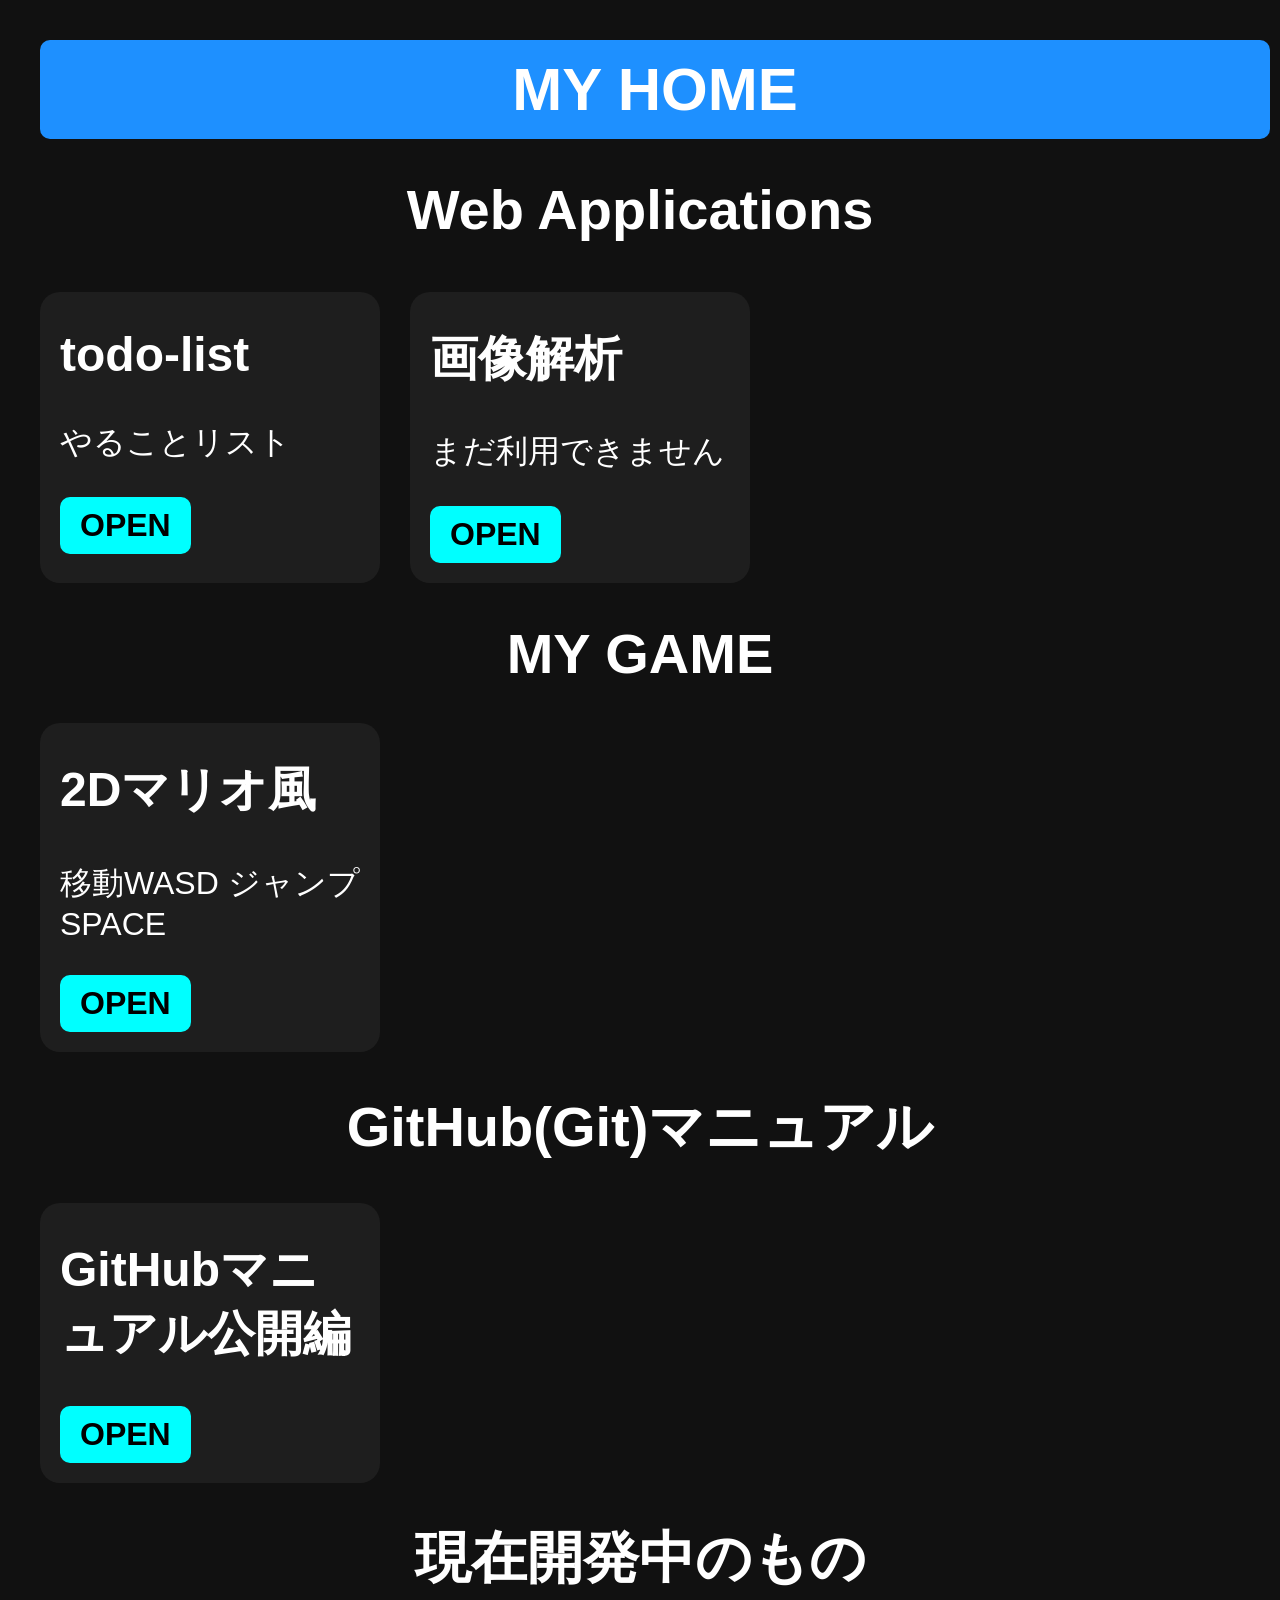
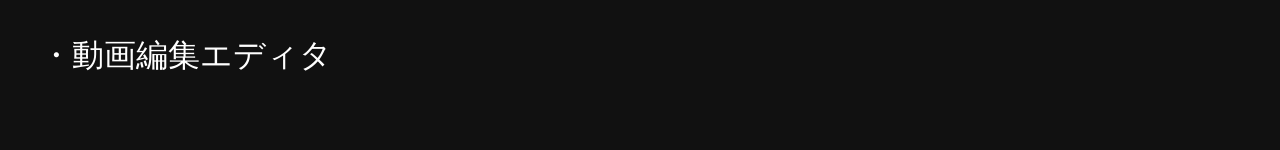
==== index.html @ 9efadf30 "実装予定のものを変更" ====
<!DOCTYPE html>
<html lang="ja">
  <head>
    <meta charset="utf-8">
    <style>
      body {
	  background: #111;
	  color: white;
	  font-family: sans-serif;
	  font-size: 32px;

	  margin: 0;
	  padding: 40px;
      }
      
      h1 {
	  text-align: center;
	  font-size: 56px;
      }
      
      .message {
          background-color: #1e90ff;
          color: white;

          padding: 15px;
          width: 100%;
	  font-size: 60px;
	  font-weight: bold;

	  text-align: center;

          border-radius: 10px;
      }

      .apps {
	  display: flex;
	  gap: 30px;
	  
	  justify-content: flex-start;
	  flex-wrap: nowrap;

	  margin-top: 50px;
      }

      .card {
	  background: #1e1e1e;

	  width: 300px;
	  padding: 20px;

	  border-radius: 20px;

	  transition: 0.3s;
      }

      .card:hover {
	  transform: scale(1.05);
      }

      .card h2 {
	  margin-top: 15px;
      }

      .button {
	  display: inline-block;

	  background: cyan;
	  color: black;

	  padding: 10px 20px;

	  border-radius: 10px;

	  text-decoration: none;

	  font-weight: bold;
      }

      .button:hover {
	  background: white;
      }
    </style>

    <title>My homepage</title>
  </head>

  <body>
    <div class="message">
      MY HOME
    </div>
    
    <p>
      <h1> Web Applications </h1>
    </p>

    <div class="apps">
      <div class="card">

	<h2> todo-list </h2>

	<p>
	  やることリスト
	</p>

	<a class="button" href="https://todo-list-zrf6.onrender.com">
	  OPEN
	</a>
      </div>

      <div class="card">
	<h2>画像解析</h2>
	<p>
	  まだ利用できません
	</p>
	<a class="button" href="">
	  OPEN
	</a>
      </div>
    </div>

    <h1> MY GAME </h1>
    <p>
      <div class="card">
	<h2> 2Dマリオ風 </h2>
	<p>
	  移動WASD ジャンプSPACE
	</p>
	<a class="button" href="./2Dmario/index.html">
	  OPEN
	</a>
      </div>
    </p>
    
    
    <h1> GitHub(Git)マニュアル </h1>
    
    <p>
      <div class="card">
	<h2> GitHubマニュアル公開編 </h2>
	<a class="button" href="./gitm.html">
	  OPEN
	</a>
      </div>
    </p>
    
    <h1> 現在開発中のもの </h1>
    <p>
      ・動画編集エディタ <br>
    </p>

    <a href=""></a>
    
    
  </body>
</html>
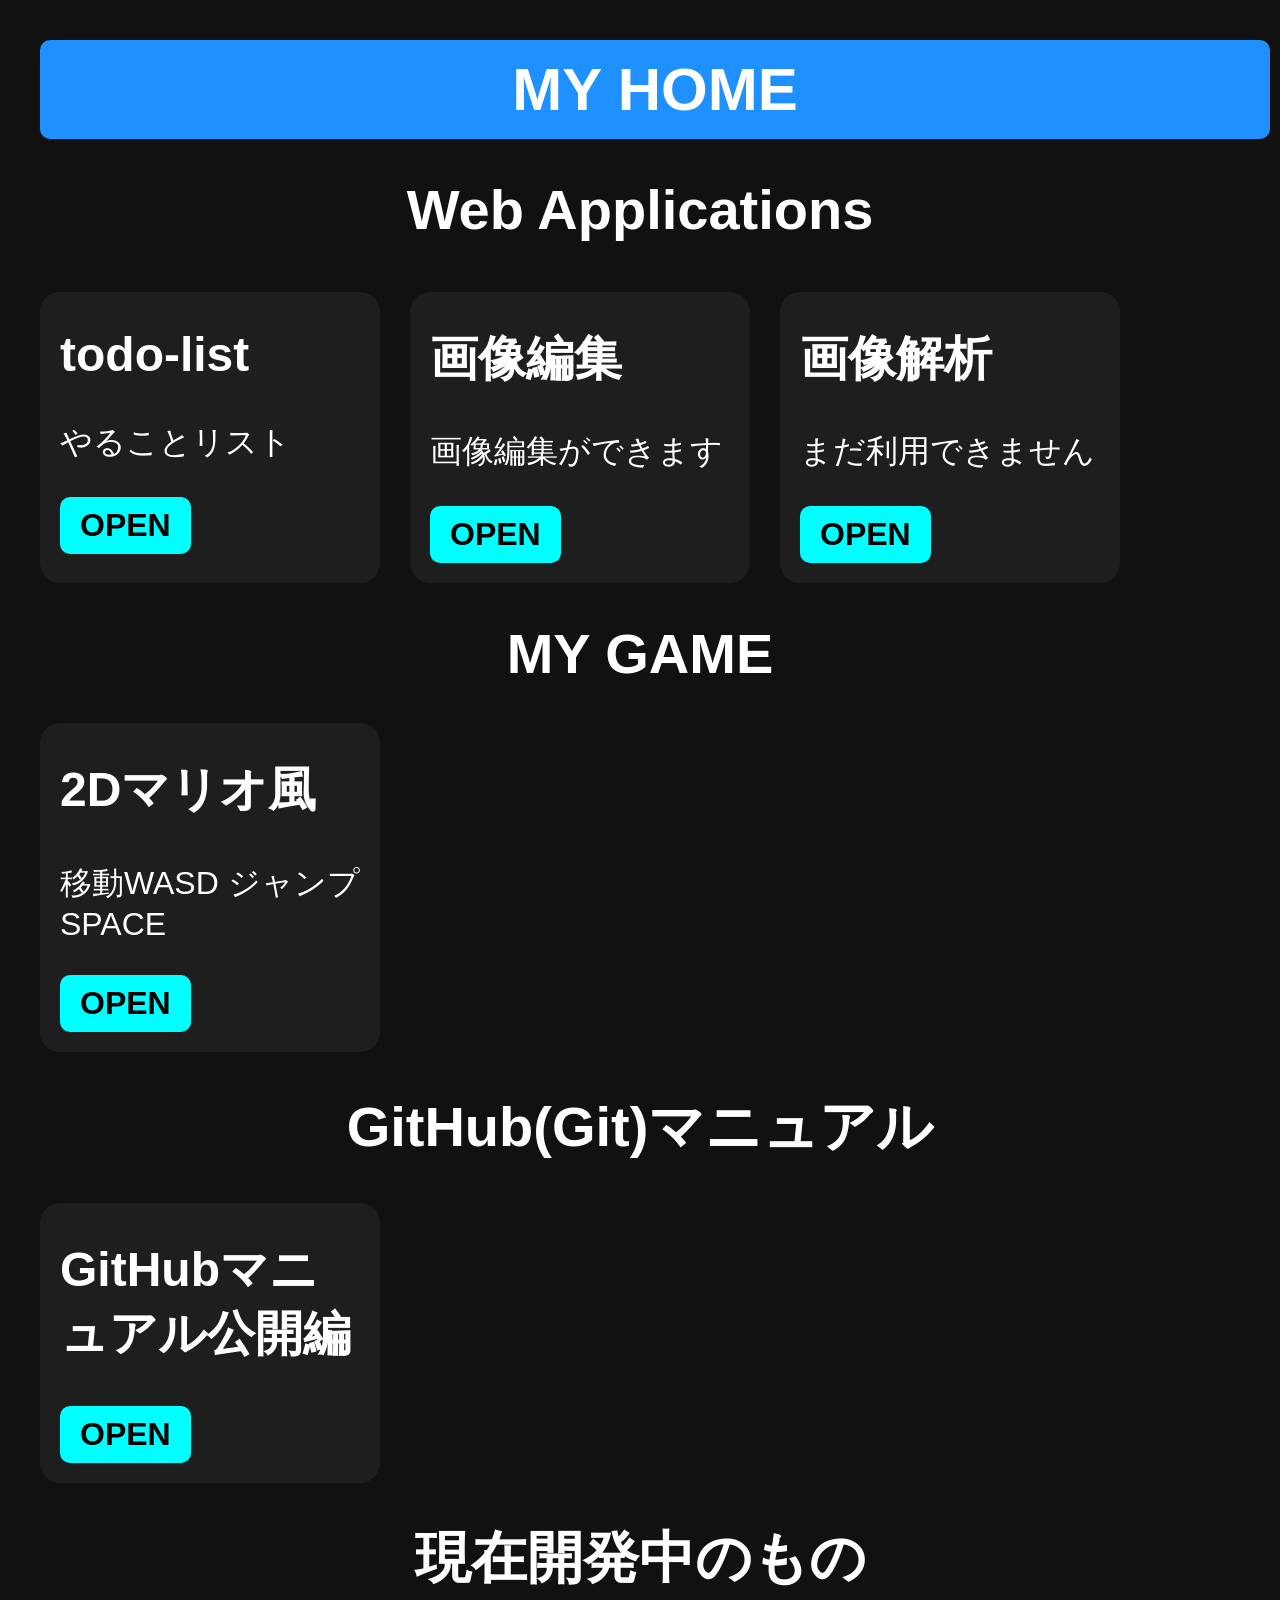
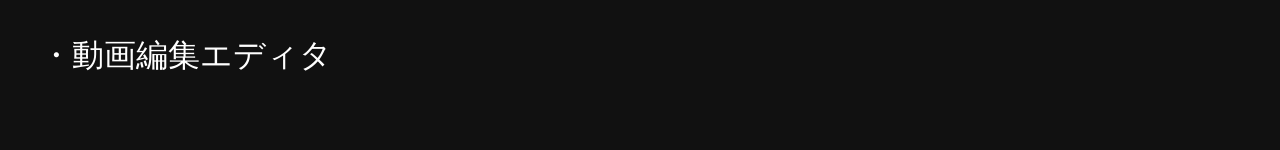
==== commit d0fe3664: "画像編集エディタの追加" ====
--- a/index.html
+++ b/index.html
@@ -108,6 +108,16 @@
       </div>
 
       <div class="card">
+	<h2>画像編集</h2>
+	<p>
+	  画像編集ができます
+	</p>
+	<a class="button" href="./image-editor.html">
+	  OPEN
+	</a>
+      </div>
+
+      <div class="card">
 	<h2>画像解析</h2>
 	<p>
 	  まだ利用できません
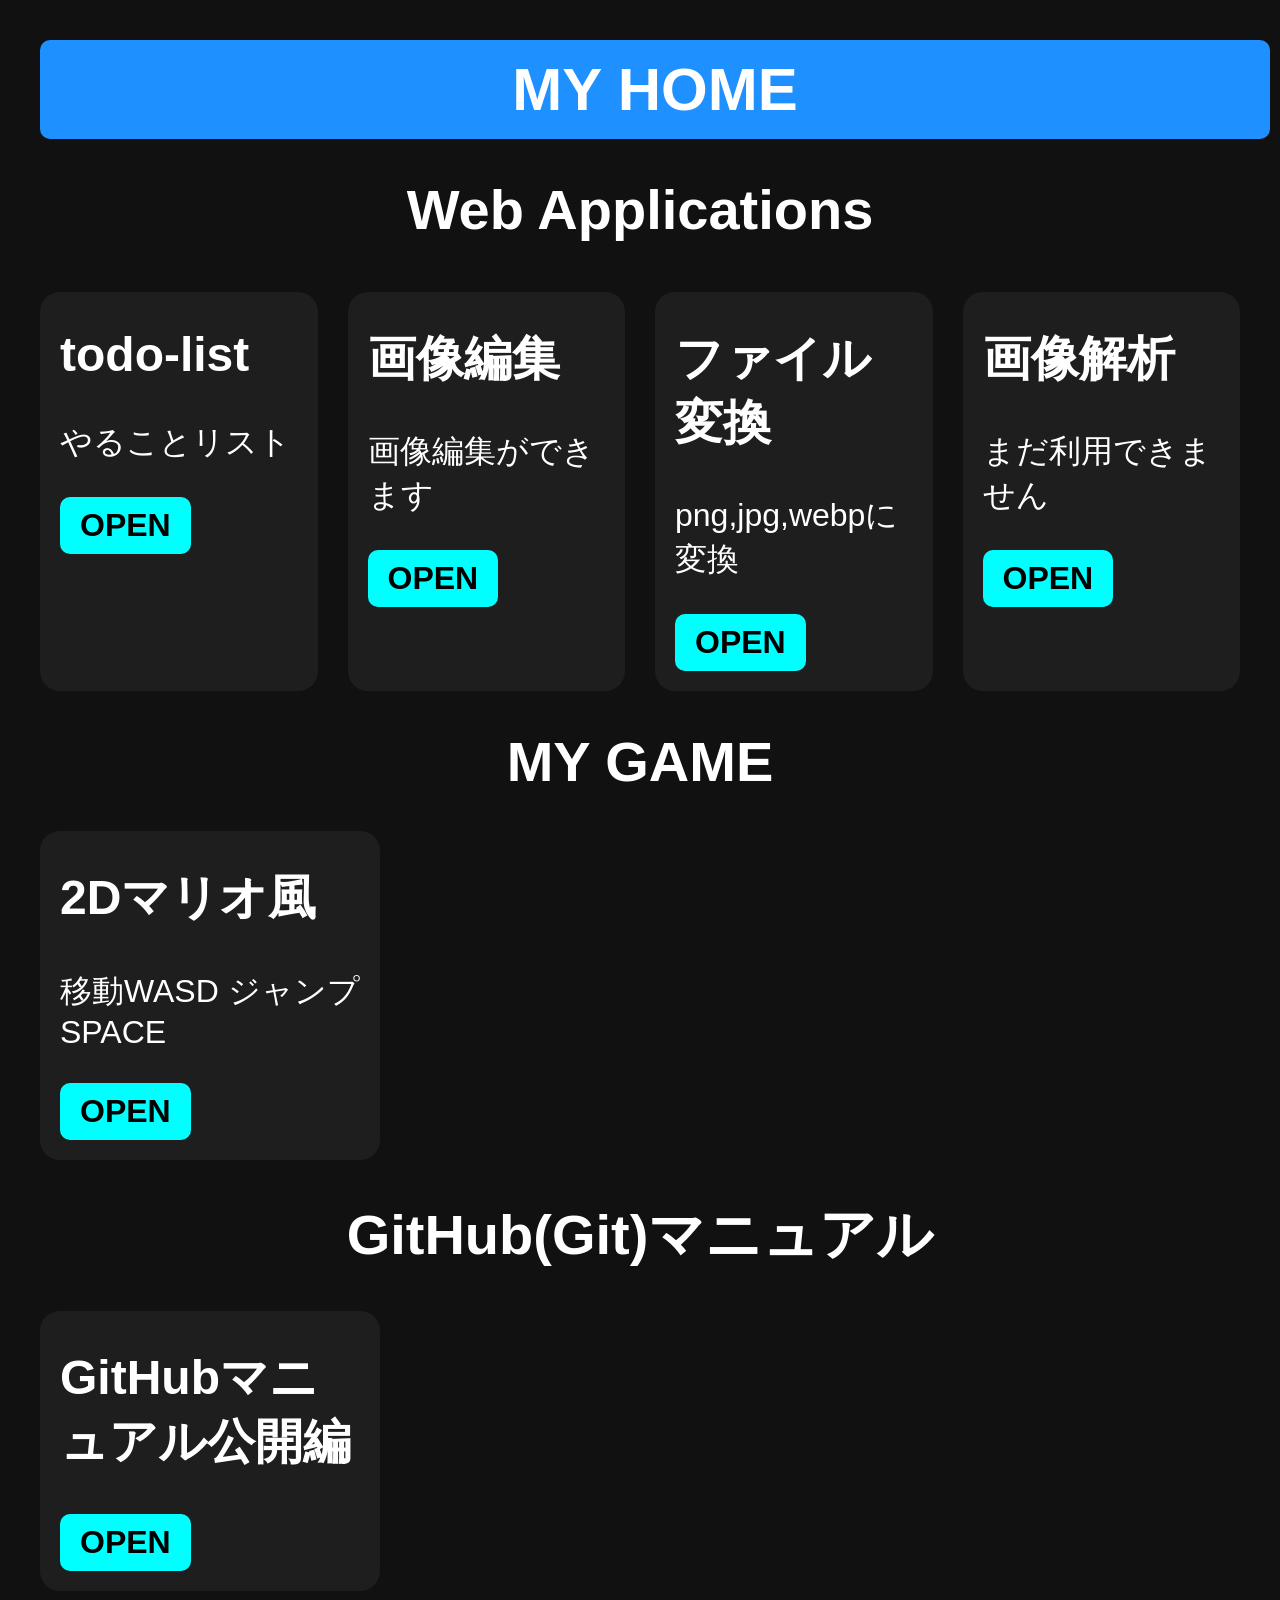
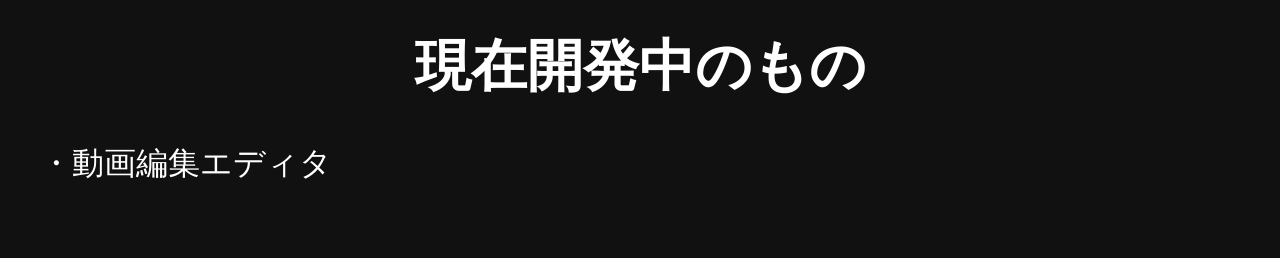
==== commit 068a750f: "変換ツールを追加" ====
--- a/index.html
+++ b/index.html
@@ -118,6 +118,17 @@
       </div>
 
       <div class="card">
+	<h2>ファイル変換</h2>
+	<p>
+	  png,jpg,webpに変換
+	</p>
+	<a class="button" href="./henkan.html">
+	  OPEN
+	</a>
+      </div>
+      
+
+      <div class="card">
 	<h2>画像解析</h2>
 	<p>
 	  まだ利用できません
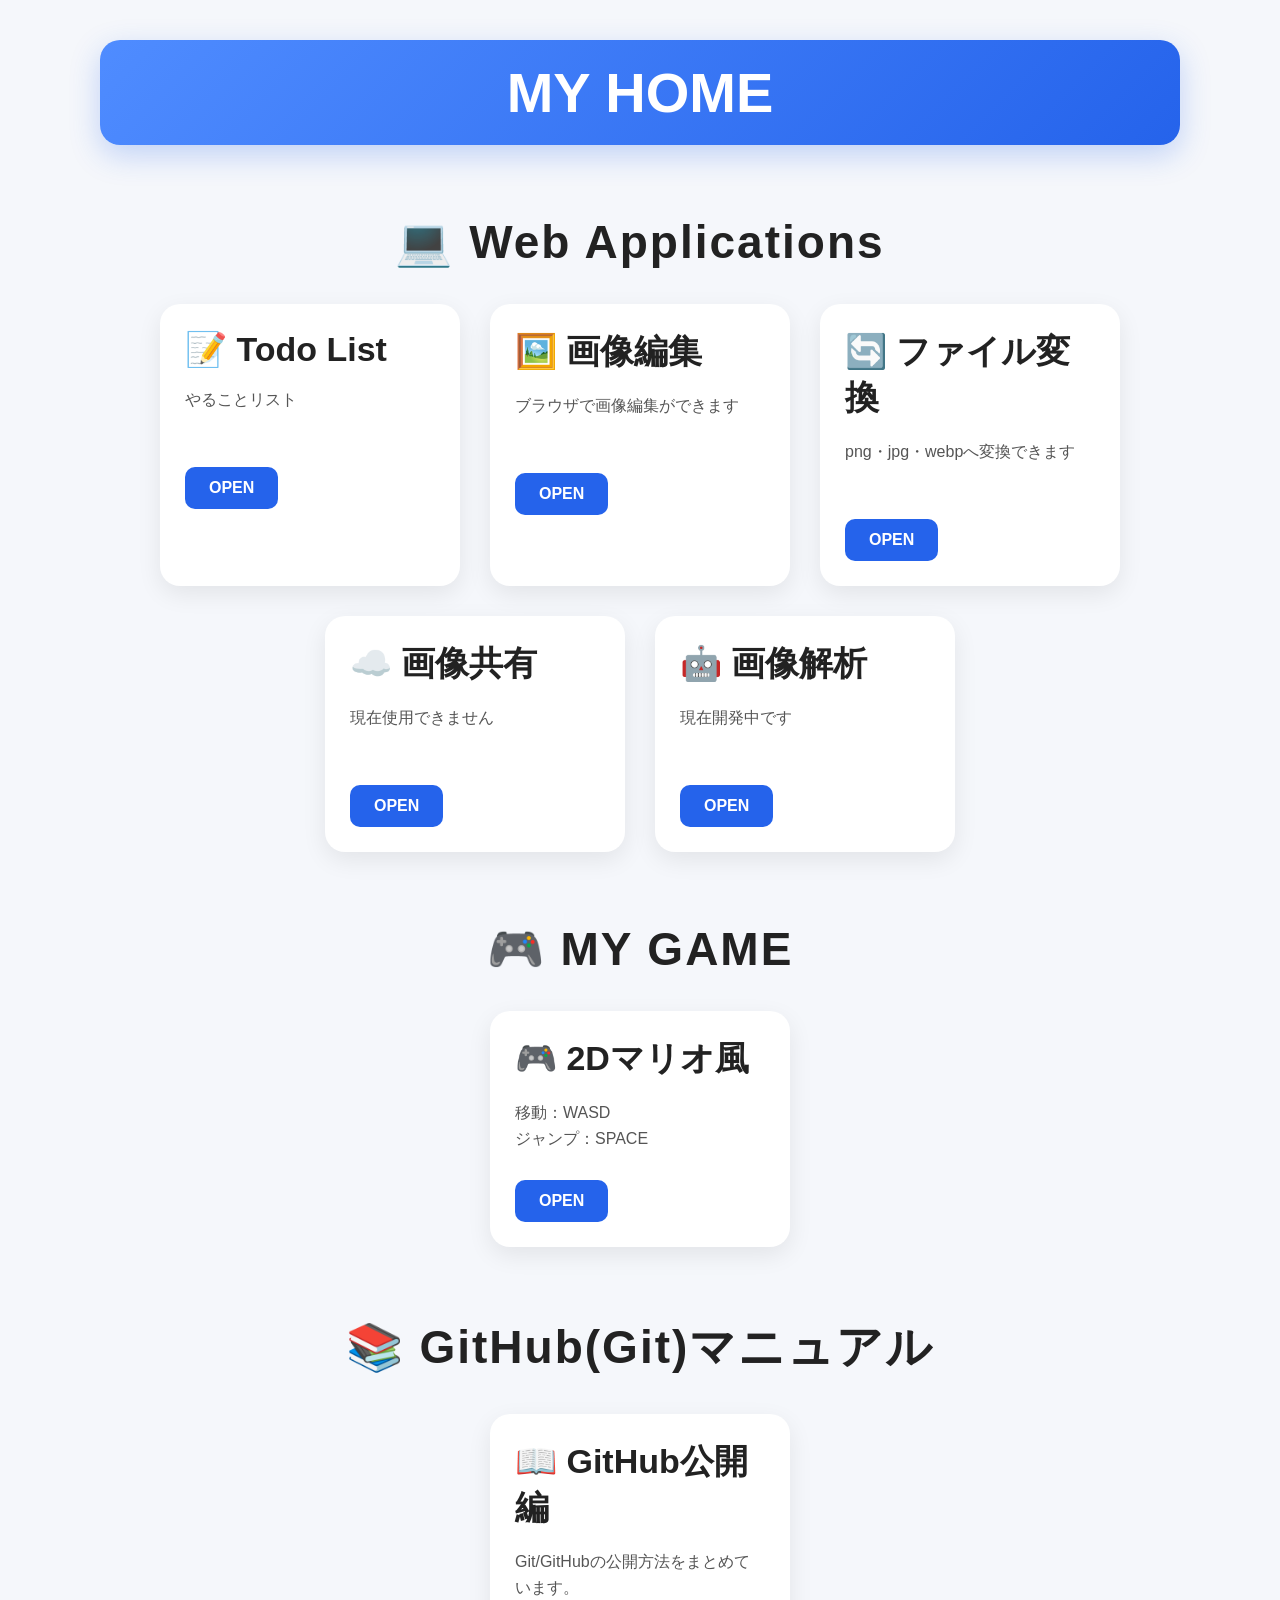
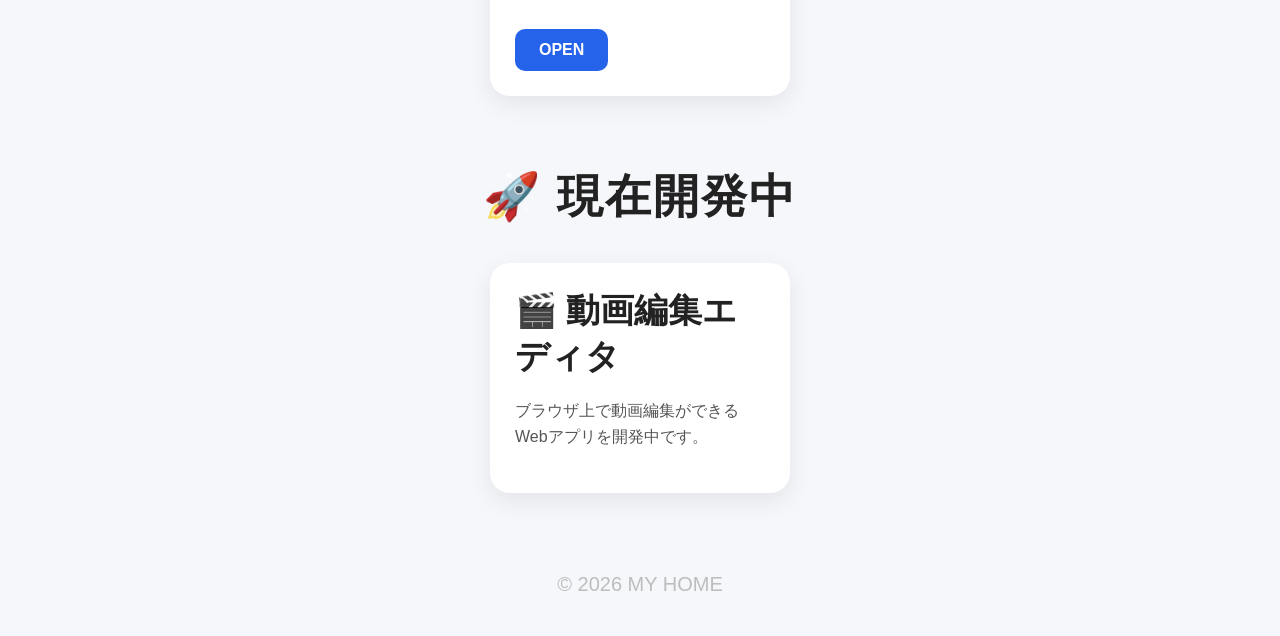
==== commit 2cc86b61: "うい" ====
--- a/index.html
+++ b/index.html
@@ -1,176 +1,326 @@
 <!DOCTYPE html>
 <html lang="ja">
   <head>
-    <meta charset="utf-8">
+    <meta charset="UTF-8">
+    <meta name="viewport" content="width=device-width, initial-scale=1.0">
+
+    <title>MY HOME</title>
+
+    <link rel="preconnect" href="https://fonts.googleapis.com">
+    <link rel="preconnect" href="https://fonts.gstatic.com" crossorigin>
+
     <style>
-      body {
-	  background: #111;
-	  color: white;
-	  font-family: sans-serif;
-	  font-size: 32px;
-
-	  margin: 0;
-	  padding: 40px;
-      }
-      
-      h1 {
-	  text-align: center;
-	  font-size: 56px;
-      }
-      
-      .message {
-          background-color: #1e90ff;
-          color: white;
-
-          padding: 15px;
-          width: 100%;
-	  font-size: 60px;
-	  font-weight: bold;
-
-	  text-align: center;
-
-          border-radius: 10px;
-      }
-
-      .apps {
-	  display: flex;
-	  gap: 30px;
-	  
-	  justify-content: flex-start;
-	  flex-wrap: nowrap;
-
-	  margin-top: 50px;
-      }
-
-      .card {
-	  background: #1e1e1e;
-
-	  width: 300px;
-	  padding: 20px;
-
-	  border-radius: 20px;
-
-	  transition: 0.3s;
-      }
-
-      .card:hover {
-	  transform: scale(1.05);
-      }
-
-      .card h2 {
-	  margin-top: 15px;
-      }
-
-      .button {
-	  display: inline-block;
-
-	  background: cyan;
-	  color: black;
-
-	  padding: 10px 20px;
-
-	  border-radius: 10px;
-
-	  text-decoration: none;
-
-	  font-weight: bold;
-      }
-
-      .button:hover {
-	  background: white;
-      }
+
+      *{
+	  margin:0;
+	  padding:0;
+	  box-sizing:border-box;
+      }
+
+      body{
+
+	  margin:0;
+	  padding:40px;
+
+	  font-family:Arial,sans-serif;
+
+	  background:#f5f7fb;
+
+	  color:#222;
+
+      }
+
+      .message{
+
+	  width:90%;
+	  margin:auto;
+
+	  padding:20px;
+
+	  text-align:center;
+
+	  font-size:56px;
+
+	  font-weight:bold;
+
+	  color:white;
+
+	  background:linear-gradient(135deg,#4f8cff,#2563eb);
+
+	  border-radius:20px;
+
+	  box-shadow:0 10px 30px rgba(37,99,235,.25);
+
+      }
+
+      h1{
+
+	  text-align:center;
+
+	  margin:70px 0 35px;
+
+	  font-size:46px;
+
+	  letter-spacing:2px;
+
+      }
+
+      .apps{
+
+	  display:flex;
+
+	  flex-wrap:wrap;
+
+	  justify-content:center;
+
+	  gap:30px;
+
+      }
+
+      .card{
+
+	  width:300px;
+
+	  padding:25px;
+
+	  background:white;
+
+	  border-radius:20px;
+
+	  box-shadow:0 8px 25px rgba(0,0,0,.08);
+
+	  transition:.3s;
+
+      }
+
+      .card:hover{
+
+	  transform:translateY(-8px);
+
+	  box-shadow:0 18px 40px rgba(37,99,235,.18);
+
+      }
+
+      .card h2{
+
+	  margin-bottom:18px;
+
+	  font-size:34px;
+
+      }
+
+      .card p{
+
+	  color:#555;
+
+	  line-height:1.6;
+
+	  min-height:70px;
+
+      }
+
+      .button{
+
+	  display:inline-block;
+
+	  margin-top:10px;
+
+	  padding:12px 24px;
+
+	  border-radius:10px;
+
+	  background:#2563eb;
+
+	  color:white;
+
+	  text-decoration:none;
+
+	  font-weight:bold;
+
+	  transition:.3s;
+
+      }
+
+      .button:hover{
+
+	  background:#1d4ed8;
+
+      }
+
+      .single{
+
+	  display:flex;
+
+	  justify-content:center;
+
+	  margin-top:20px;
+
+      }
+
+      footer{
+
+	  margin-top:80px;
+
+	  text-align:center;
+
+	  color:#bdbdbd;
+
+	  font-size:20px;
+
+      }
+
+      @media(max-width:768px){
+
+	  .message{
+
+	      font-size:40px;
+
+	  }
+
+	  h1{
+
+	      font-size:36px;
+
+	  }
+
+	  .card{
+
+	      width:100%;
+
+	  }
+
+      }
+
     </style>
 
-    <title>My homepage</title>
   </head>
 
   <body>
+
     <div class="message">
       MY HOME
     </div>
-    
-    <p>
-      <h1> Web Applications </h1>
-    </p>
+
+    <h1>💻 Web Applications</h1>
 
     <div class="apps">
-      <div class="card">
-
-	<h2> todo-list </h2>
-
+
+      <div class="card">
+	<h2>📝 Todo List</h2>
 	<p>
 	  やることリスト
 	</p>
-
 	<a class="button" href="https://todo-list-zrf6.onrender.com">
 	  OPEN
 	</a>
       </div>
 
       <div class="card">
-	<h2>画像編集</h2>
-	<p>
-	  画像編集ができます
-	</p>
-	<a class="button" href="./image-editor.html">
-	  OPEN
-	</a>
-      </div>
-
-      <div class="card">
-	<h2>ファイル変換</h2>
-	<p>
-	  png,jpg,webpに変換
+	<h2>🖼️ 画像編集</h2>
+	<p>
+	  ブラウザで画像編集ができます
+	</p>
+	<a class="button" href="./gazoueditor/image-editor.html">
+	  OPEN
+	</a>
+      </div>
+
+      <div class="card">
+	<h2>🔄 ファイル変換</h2>
+	<p>
+	  png・jpg・webpへ変換できます
 	</p>
 	<a class="button" href="./henkan.html">
 	  OPEN
 	</a>
       </div>
-      
-
-      <div class="card">
-	<h2>画像解析</h2>
-	<p>
-	  まだ利用できません
-	</p>
-	<a class="button" href="">
-	  OPEN
-	</a>
-      </div>
-    </div>
-
-    <h1> MY GAME </h1>
-    <p>
-      <div class="card">
-	<h2> 2Dマリオ風 </h2>
-	<p>
-	  移動WASD ジャンプSPACE
-	</p>
+
+      <div class="card">
+	<h2>☁️ 画像共有</h2>
+	<p>
+	  現在使用できません
+	</p>
+	<a class="button" href="https://image-share-cdo9.onrender.com">
+	  OPEN
+	</a>
+      </div>
+
+      <div class="card">
+	<h2>🤖 画像解析</h2>
+	<p>
+	  現在開発中です
+	</p>
+	<a class="button" href="#">
+	  OPEN
+	</a>
+      </div>
+
+    </div>
+
+    <h1>🎮 MY GAME</h1>
+
+    <div class="single">
+
+      <div class="card">
+
+	<h2>🎮 2Dマリオ風</h2>
+
+	<p>
+	  移動：WASD<br>
+	  ジャンプ：SPACE
+	</p>
+
 	<a class="button" href="./2Dmario/index.html">
 	  OPEN
 	</a>
-      </div>
-    </p>
-    
-    
-    <h1> GitHub(Git)マニュアル </h1>
-    
-    <p>
-      <div class="card">
-	<h2> GitHubマニュアル公開編 </h2>
+
+      </div>
+
+    </div>
+
+    <h1>📚 GitHub(Git)マニュアル</h1>
+
+    <div class="single">
+
+      <div class="card">
+
+	<h2>📖 GitHub公開編</h2>
+
+	<p>
+	  Git/GitHubの公開方法をまとめています。
+	</p>
+
 	<a class="button" href="./gitm.html">
 	  OPEN
 	</a>
-      </div>
-    </p>
-    
-    <h1> 現在開発中のもの </h1>
-    <p>
-      ・動画編集エディタ <br>
-    </p>
-
-    <a href=""></a>
-    
-    
+
+      </div>
+
+    </div>
+
+    <h1>🚀 現在開発中</h1>
+
+    <div class="single">
+
+      <div class="card">
+
+	<h2>🎬 動画編集エディタ</h2>
+
+	<p>
+
+	  ブラウザ上で動画編集ができるWebアプリを開発中です。
+
+	</p>
+
+      </div>
+
+    </div>
+
+    <footer>
+
+      © 2026 MY HOME
+
+    </footer>
+
   </body>
 </html>
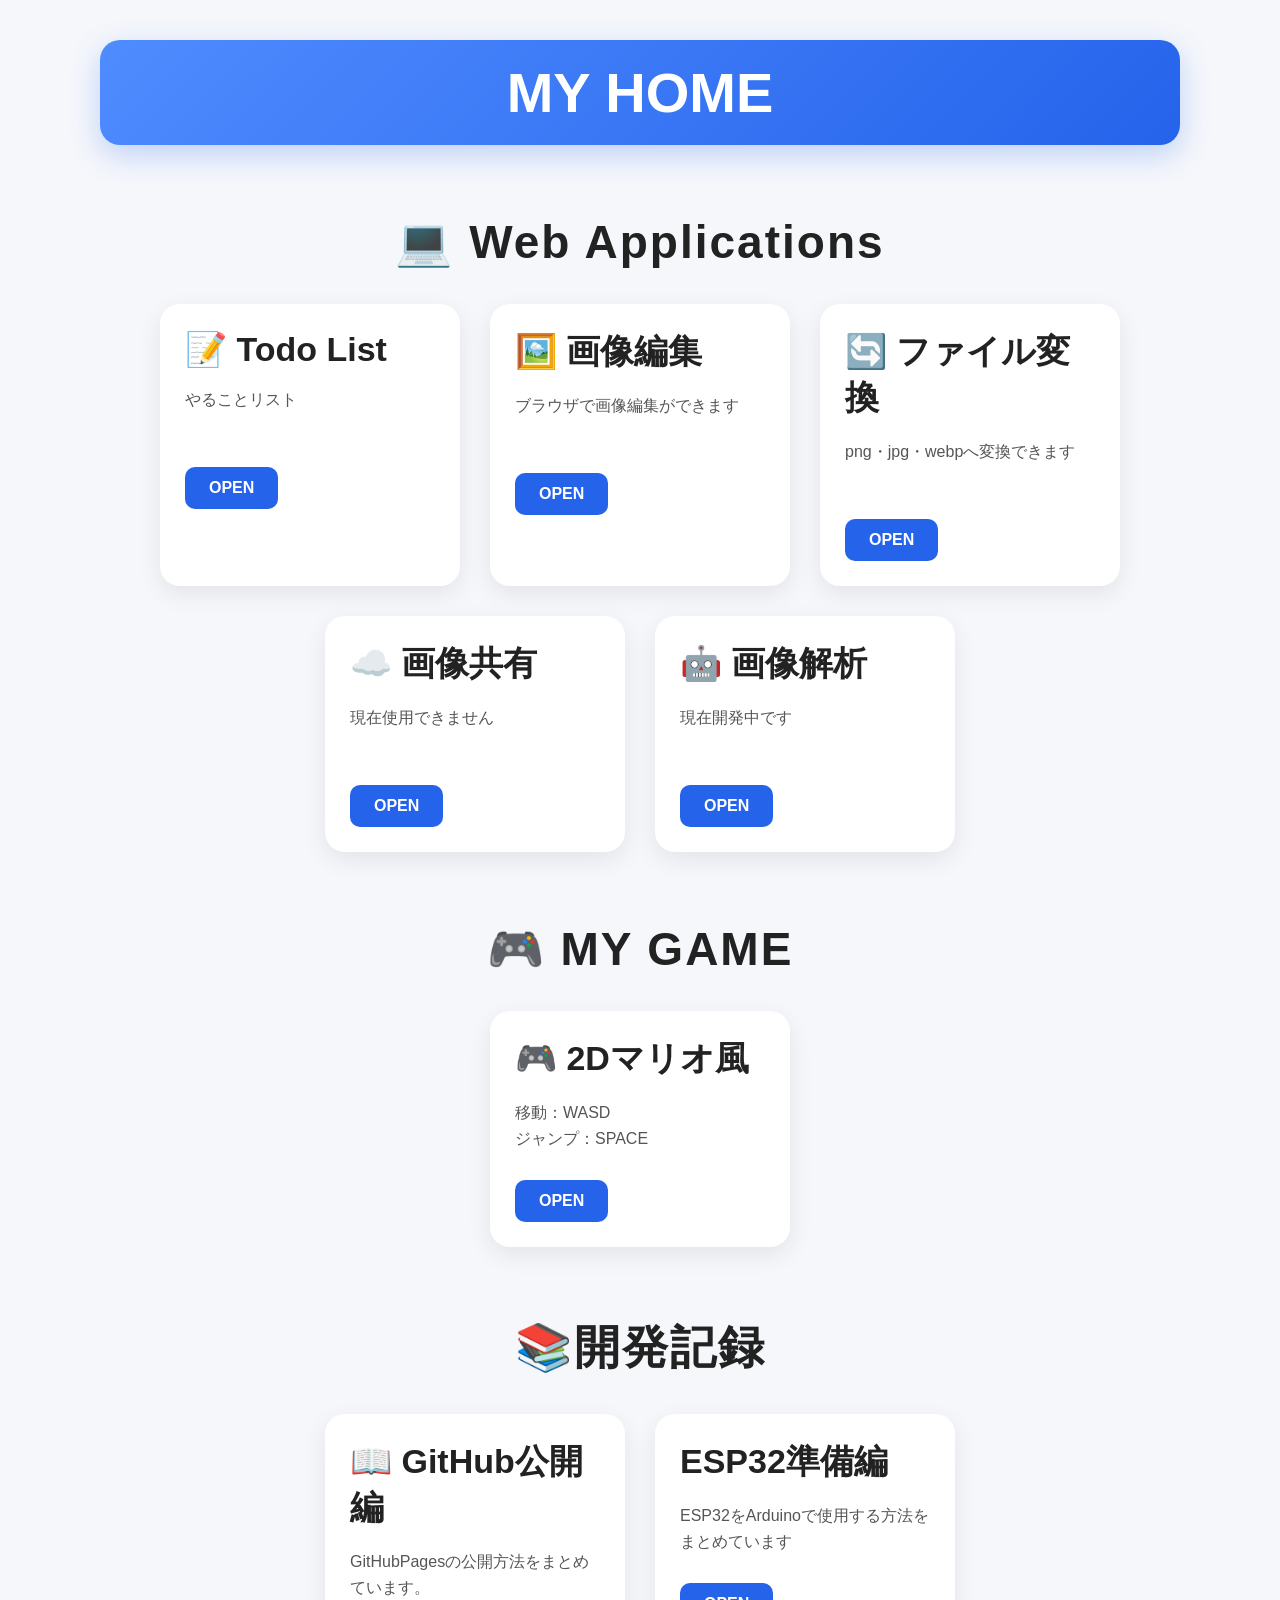
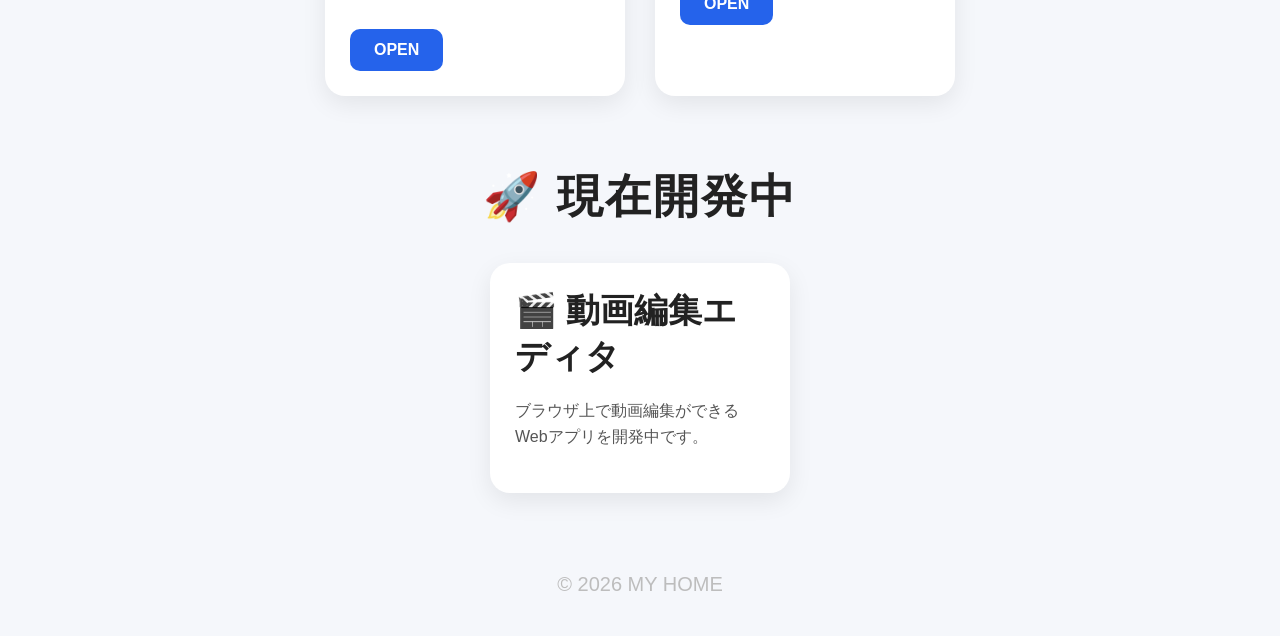
==== commit 25adc2e1: "use_esp32を追加" ====
--- a/index.html
+++ b/index.html
@@ -278,22 +278,30 @@
 
     </div>
 
-    <h1>📚 GitHub(Git)マニュアル</h1>
-
-    <div class="single">
-
-      <div class="card">
-
+    <h1>📚開発記録</h1>
+
+    <div class="apps">
+
+      
+      <div class="card">
 	<h2>📖 GitHub公開編</h2>
-
-	<p>
-	  Git/GitHubの公開方法をまとめています。
-	</p>
-
+	<p>
+	  GitHubPagesの公開方法をまとめています。
+	</p>
 	<a class="button" href="./gitm.html">
 	  OPEN
 	</a>
-
+      </div>
+
+      
+      <div class="card">
+	<h2>ESP32準備編</h2>
+	<p>
+	  ESP32をArduinoで使用する方法をまとめています
+	</p>
+	<a class="button" href="./use_esp32.html">
+	  OPEN
+	</a>
       </div>
 
     </div>
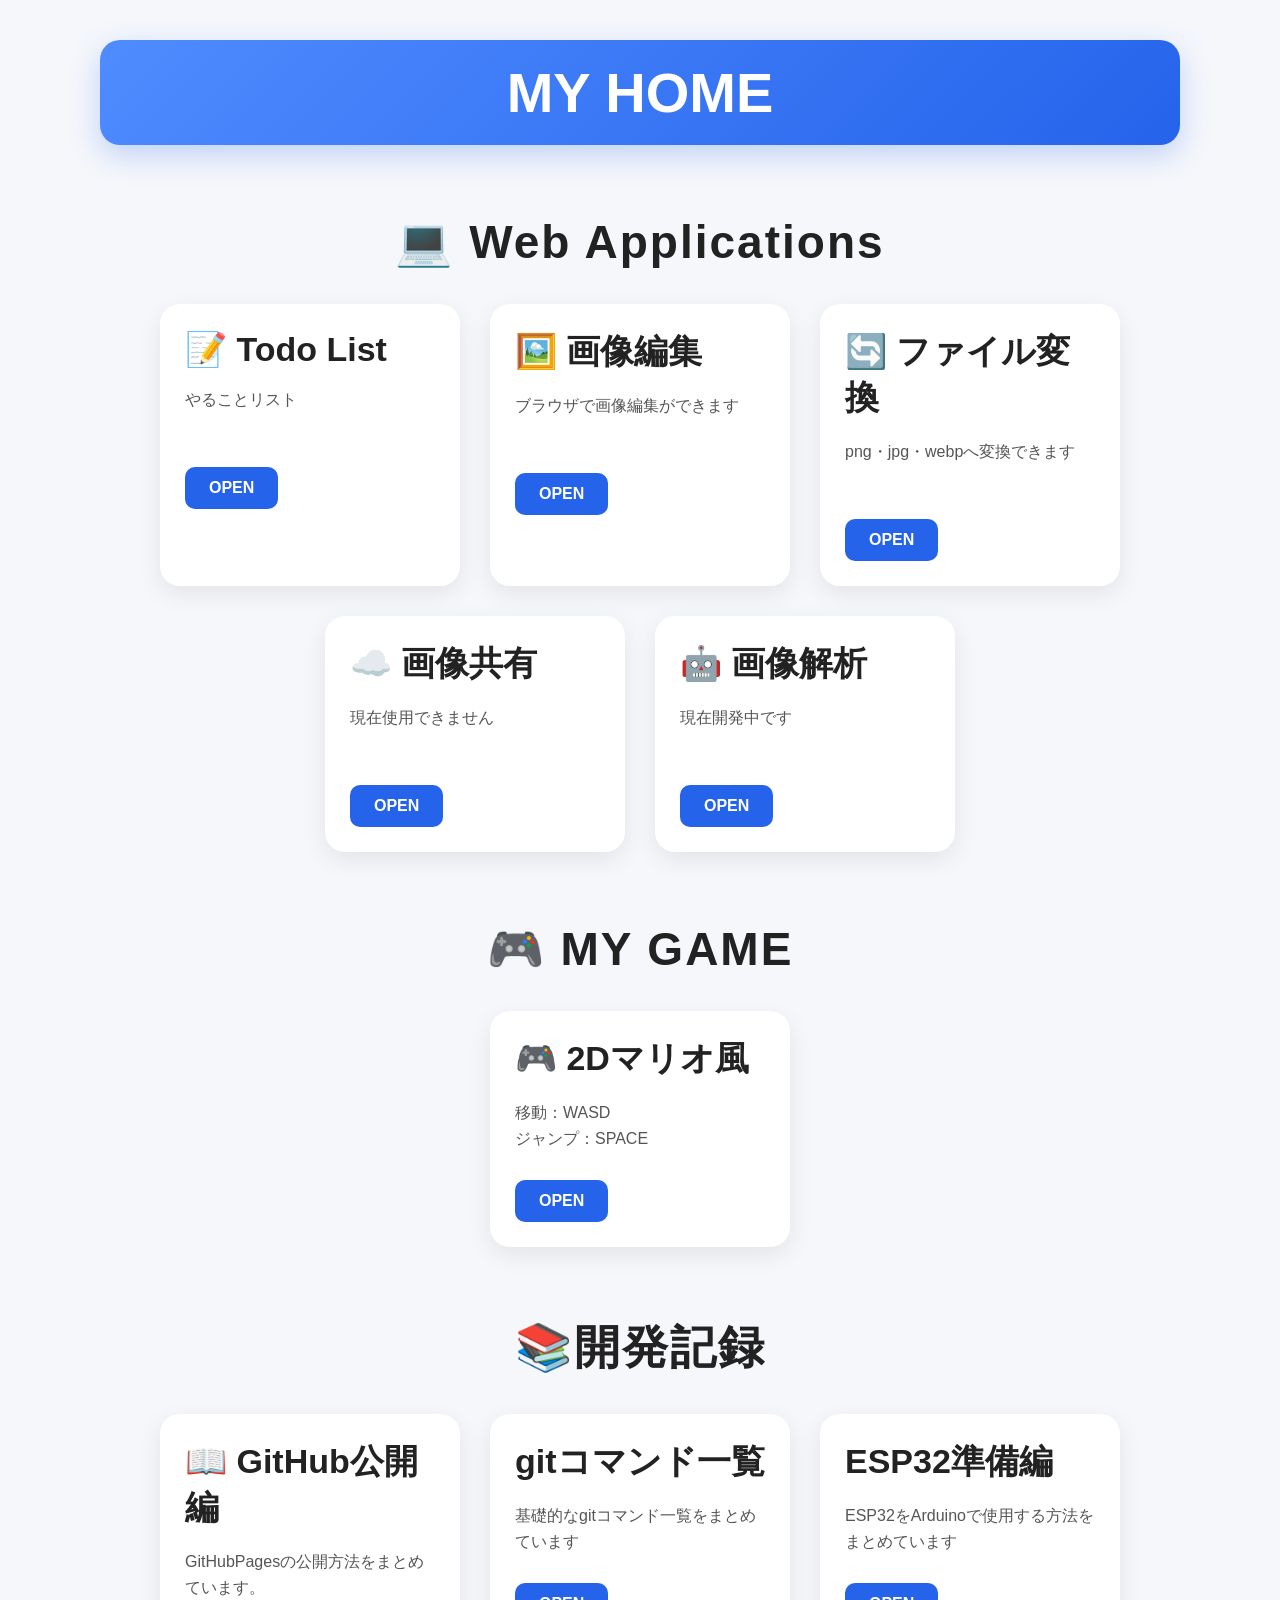
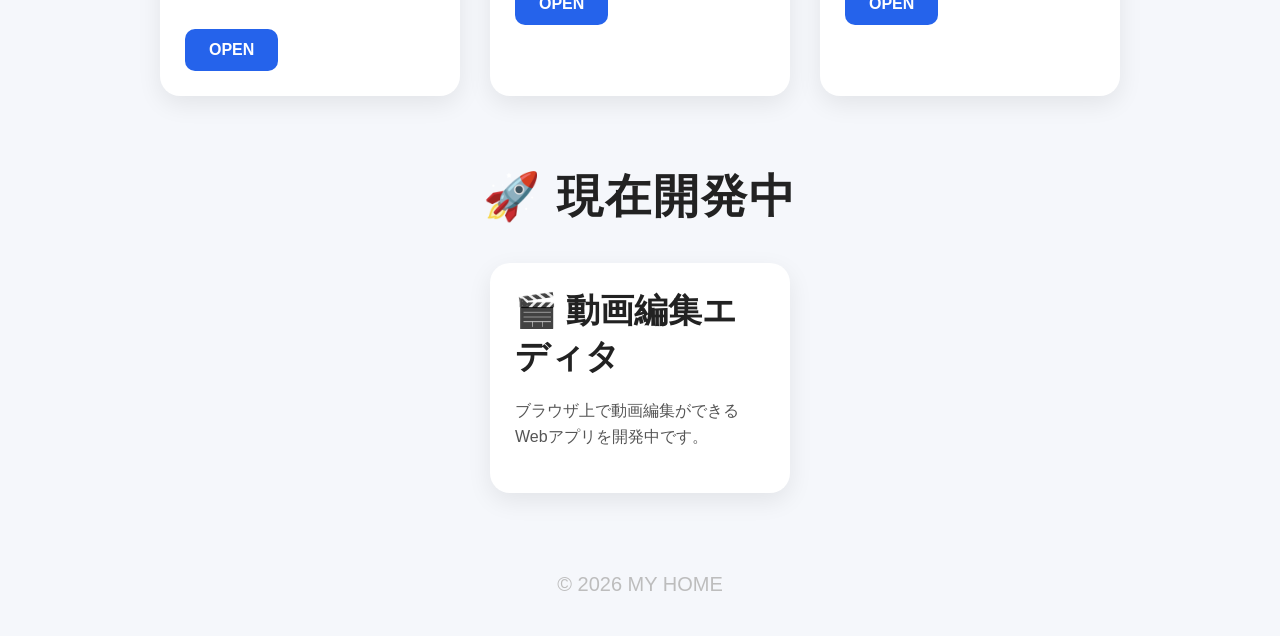
==== commit 9a4f8c50: "gitコマンド一覧を追加" ====
--- a/index.html
+++ b/index.html
@@ -293,6 +293,15 @@
 	</a>
       </div>
 
+      <div class="card">
+	<h2>gitコマンド一覧</h2>
+	<p>
+	  基礎的なgitコマンド一覧をまとめています
+	</p>
+	<a class="button" href="./gitm2.html">
+	  OPEN
+	</a>
+      </div>
       
       <div class="card">
 	<h2>ESP32準備編</h2>
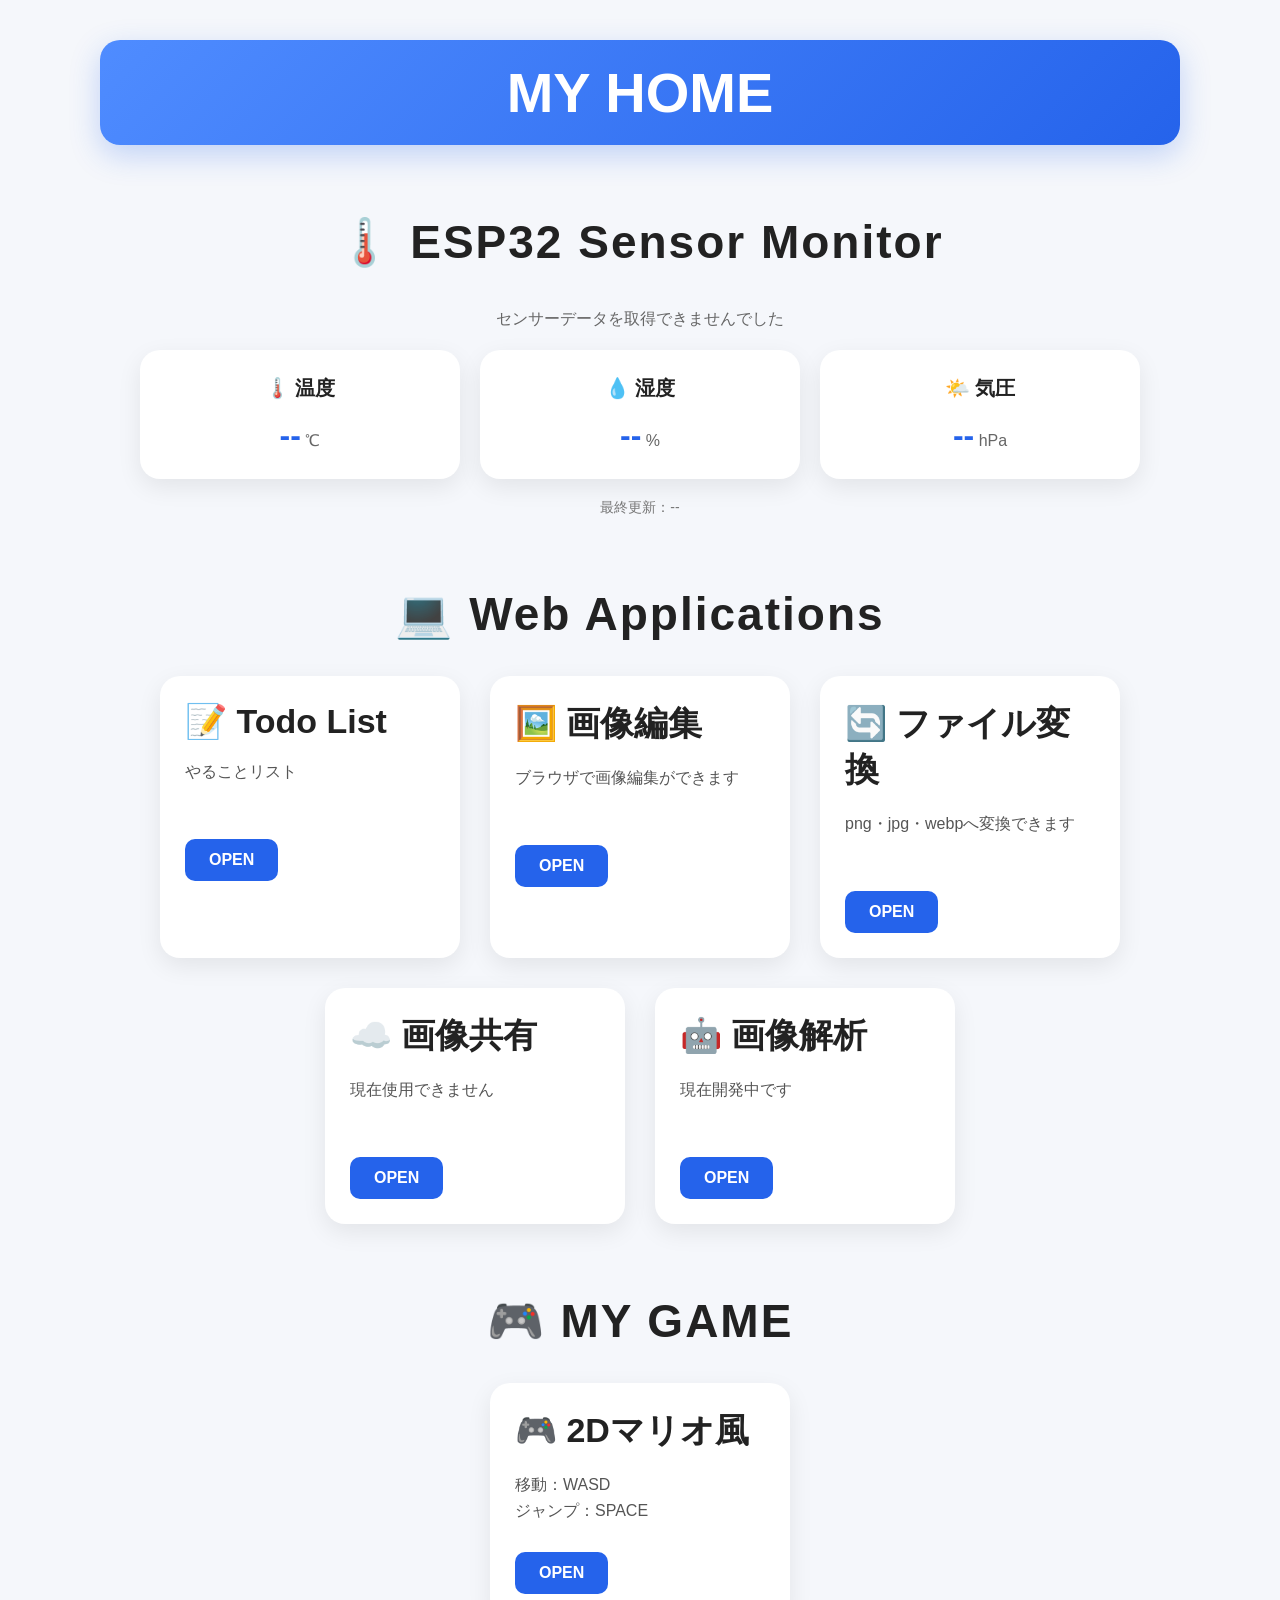
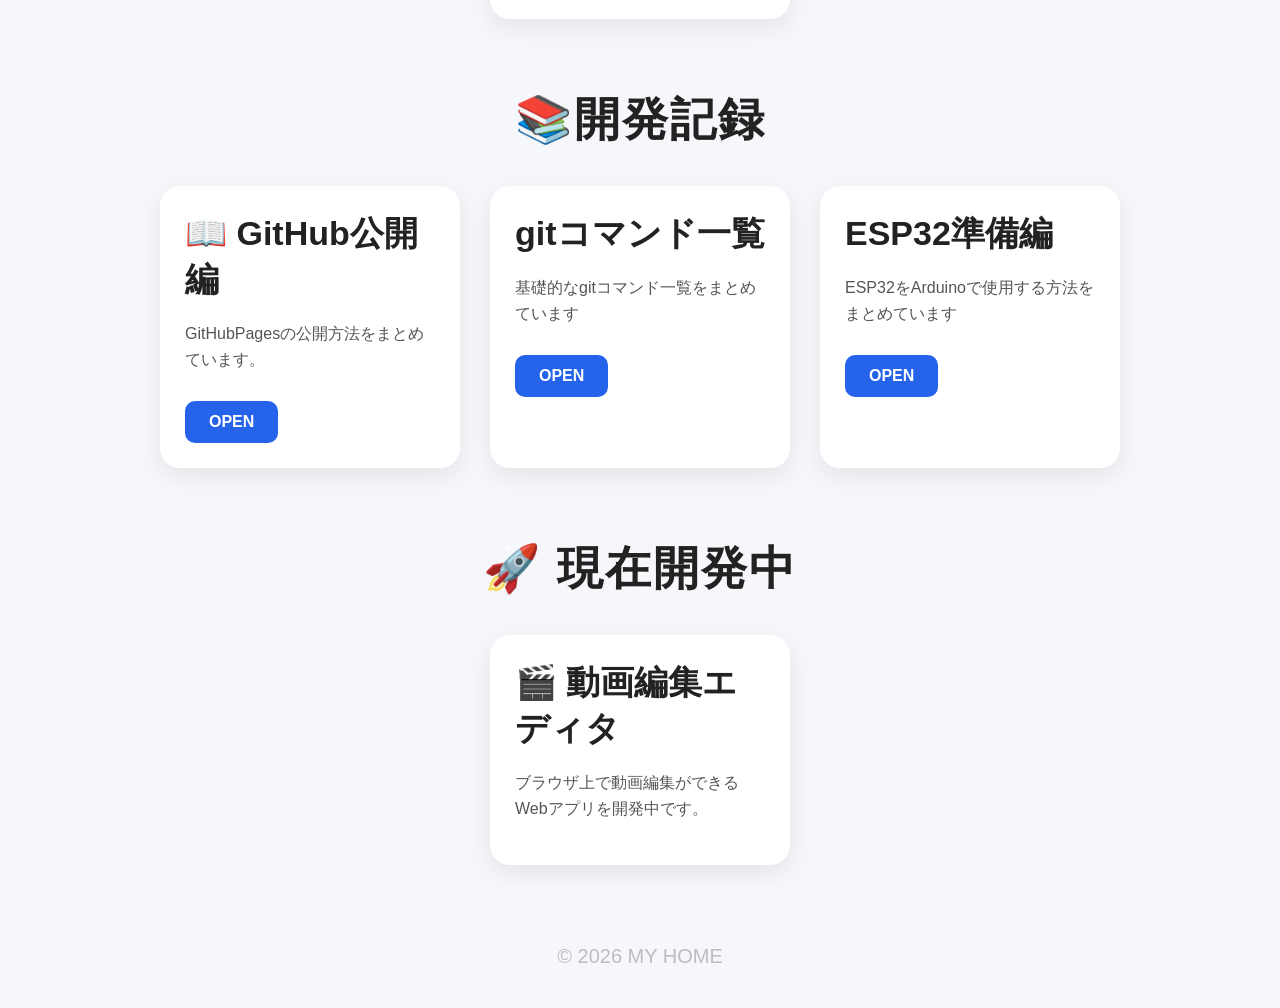
==== commit 44a9a913: "ESP32センサーデータの表示機能を追加" ====
--- a/index.html
+++ b/index.html
@@ -119,6 +119,66 @@
 
       }
 
+      /* ESP32センサーモニター */
+      .sensor-section {
+	  width: 90%;
+	  max-width: 1000px;
+	  margin: 40px auto;
+      }
+
+      .sensor-status {
+	  text-align: center;
+	  color: #666;
+	  margin-bottom: 20px;
+      }
+
+      .sensor-grid {
+	  display: grid;
+	  grid-template-columns: repeat(3, minmax(0, 1fr));
+	  gap: 20px;
+      }
+
+      .sensor-card {
+	  padding: 25px;
+	  background: white;
+	  border-radius: 20px;
+	  box-shadow: 0 8px 25px rgba(0, 0, 0, 0.08);
+	  text-align: center;
+      }
+
+      .sensor-card h3 {
+	  font-size: 20px;
+	  margin-bottom: 15px;
+      }
+
+      .sensor-value {
+	  font-size: 32px;
+	  font-weight: bold;
+	  color: #2563eb;
+      }
+
+      .sensor-unit {
+	  font-size: 16px;
+	  color: #666;
+      }
+
+      .sensor-updated {
+	  text-align: center;
+	  color: #777;
+	  margin-top: 20px;
+	  font-size: 14px;
+      }
+
+      @media (max-width: 768px) {
+	  .sensor-section {
+              width: 100%;
+	  }
+
+	  .sensor-grid {
+              grid-template-columns: 1fr;
+	  }
+      }
+
       .button{
 
 	  display:inline-block;
@@ -201,6 +261,48 @@
       MY HOME
     </div>
 
+    <h1>🌡️ ESP32 Sensor Monitor</h1>
+
+    <section class="sensor-section">
+
+      <p class="sensor-status" id="sensor-status">
+	センサーデータを取得しています...
+      </p>
+
+      <div class="sensor-grid">
+
+	<div class="sensor-card">
+	  <h3>🌡️ 温度</h3>
+	  <div>
+            <span class="sensor-value" id="temperature">--</span>
+            <span class="sensor-unit">℃</span>
+	  </div>
+	</div>
+
+	<div class="sensor-card">
+	  <h3>💧 湿度</h3>
+	  <div>
+            <span class="sensor-value" id="humidity">--</span>
+            <span class="sensor-unit">%</span>
+	  </div>
+	</div>
+
+	<div class="sensor-card">
+	  <h3>🌤️ 気圧</h3>
+	  <div>
+            <span class="sensor-value" id="pressure">--</span>
+            <span class="sensor-unit">hPa</span>
+	  </div>
+	</div>
+
+      </div>
+
+      <p class="sensor-updated">
+	最終更新：<span id="measured-at">--</span>
+      </p>
+
+    </section>
+
     <h1>💻 Web Applications</h1>
 
     <div class="apps">
@@ -339,5 +441,59 @@
 
     </footer>
 
+    <script>
+      async function updateSensorData() {
+	  const status = document.getElementById("sensor-status");
+
+	  try {
+              const response = await fetch(
+		  "./get_sensor.php?t=" + Date.now(),
+		  { cache: "no-store" }
+              );
+
+              if (!response.ok) {
+		  throw new Error("HTTP " + response.status);
+              }
+
+              const result = await response.json();
+
+              if (!result.success) {
+		  throw new Error(result.message || "データ取得失敗");
+              }
+
+              const data = result.data;
+
+              document.getElementById("temperature").textContent =
+		  Number(data.temperature).toFixed(2);
+
+              document.getElementById("humidity").textContent =
+		  Number(data.humidity).toFixed(2);
+
+              document.getElementById("pressure").textContent =
+		  Number(data.pressure).toFixed(2);
+
+              const measuredAt = new Date(data.measured_at);
+
+              document.getElementById("measured-at").textContent =
+		  isNaN(measuredAt.getTime())
+                  ? data.measured_at
+                  : measuredAt.toLocaleString("ja-JP");
+
+              status.textContent = "センサーデータを取得しました";
+
+	  } catch (error) {
+              console.error("Sensor API error:", error);
+              status.textContent =
+		  "センサーデータを取得できませんでした";
+	  }
+      }
+
+      // ページを開いたときに取得
+      updateSensorData();
+
+      // 10秒ごとに更新
+      setInterval(updateSensorData, 10000);
+    </script>
+
   </body>
 </html>
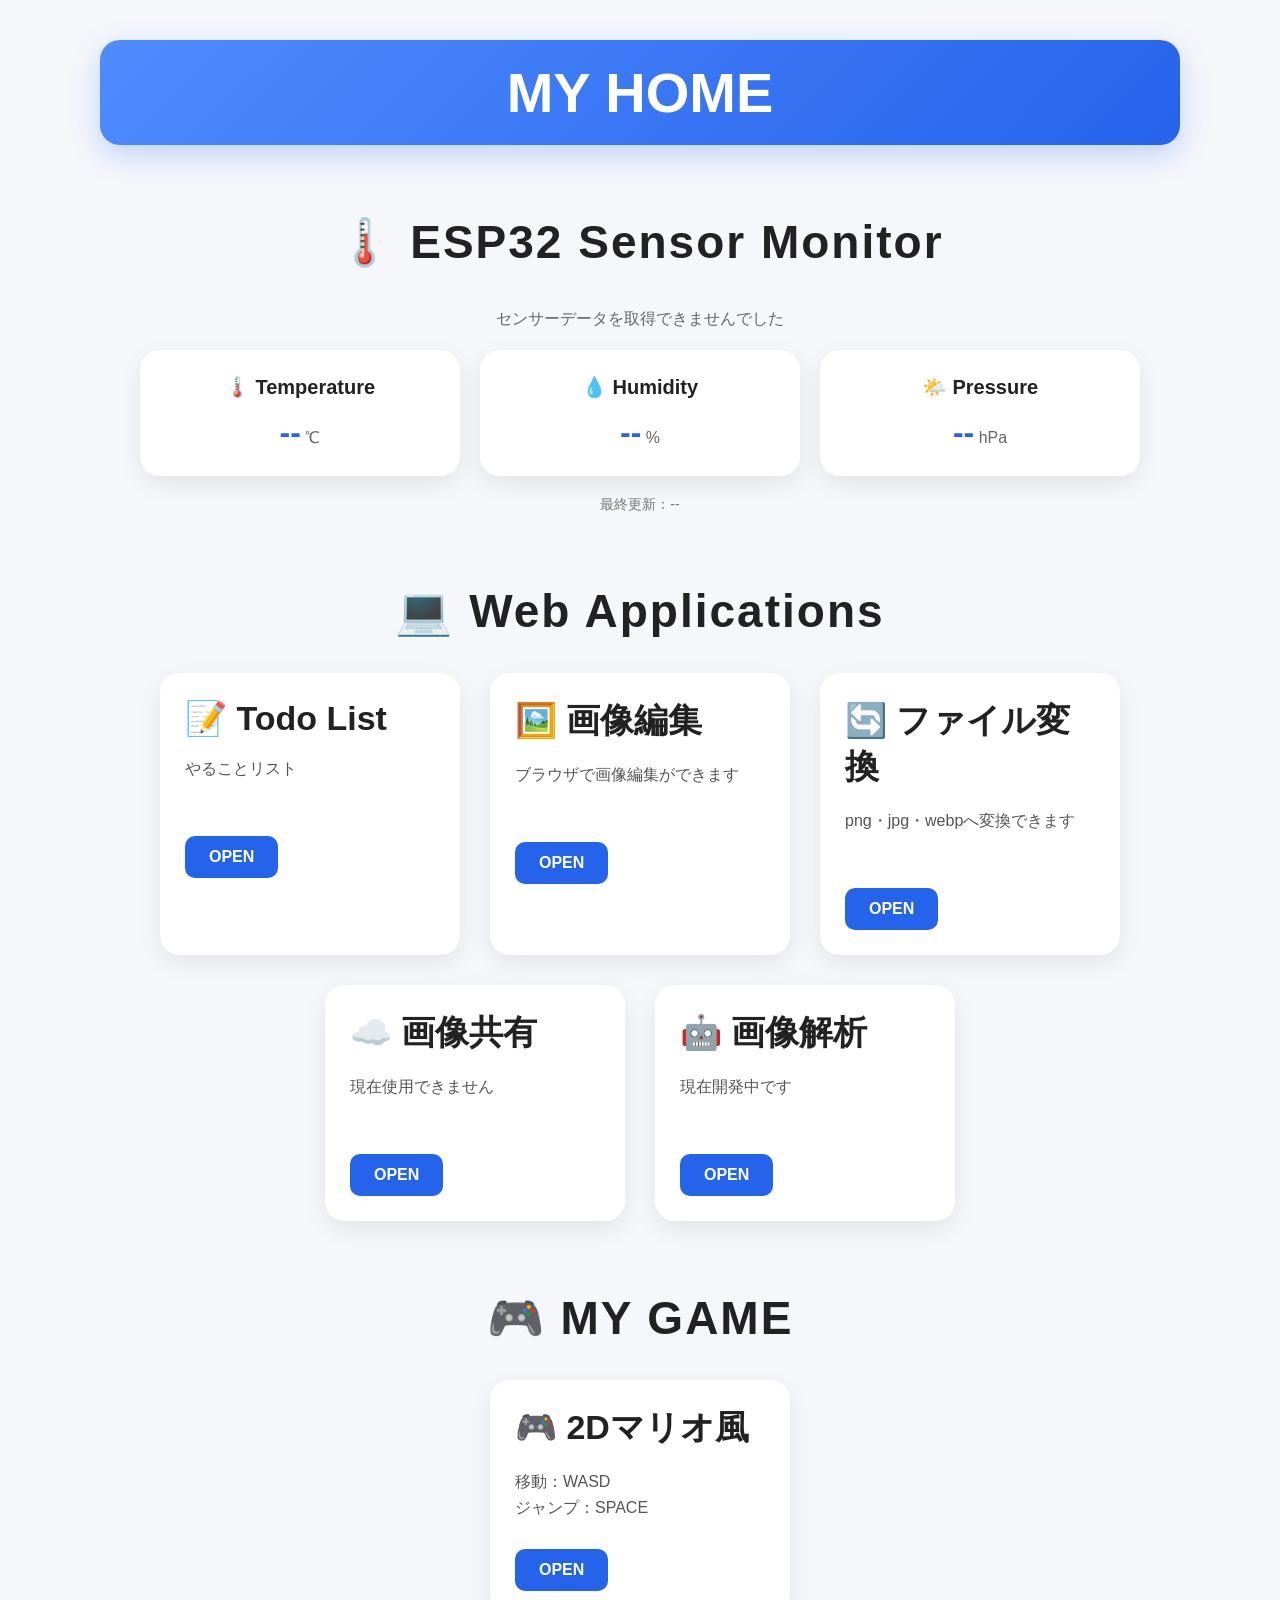
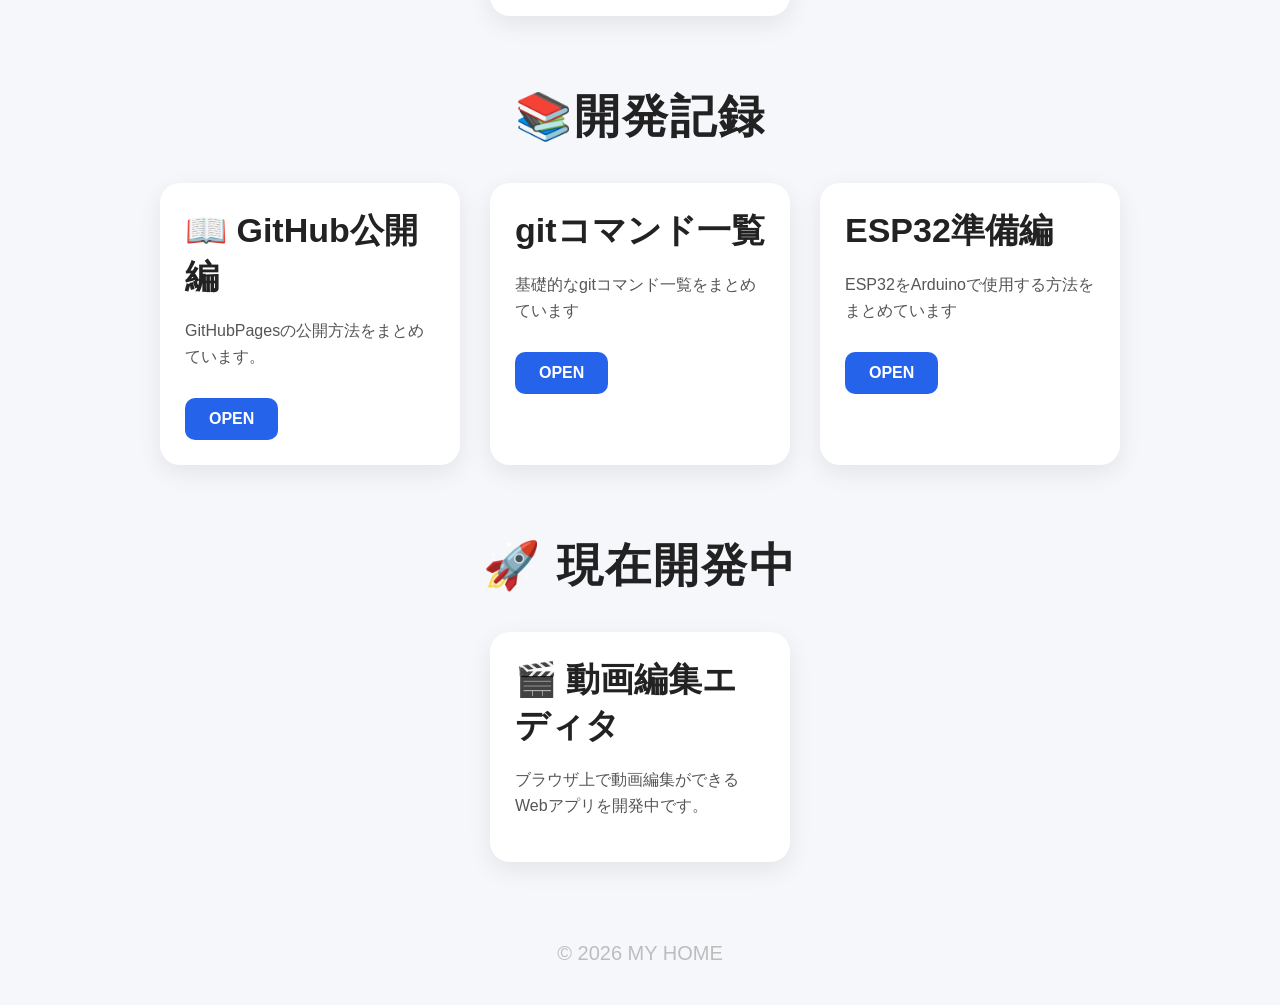
==== commit ce2e4682: "文字を変更" ====
--- a/index.html
+++ b/index.html
@@ -272,7 +272,7 @@
       <div class="sensor-grid">
 
 	<div class="sensor-card">
-	  <h3>🌡️ 温度</h3>
+	  <h3>🌡️ Temperature</h3>
 	  <div>
             <span class="sensor-value" id="temperature">--</span>
             <span class="sensor-unit">℃</span>
@@ -280,7 +280,7 @@
 	</div>
 
 	<div class="sensor-card">
-	  <h3>💧 湿度</h3>
+	  <h3>💧 Humidity</h3>
 	  <div>
             <span class="sensor-value" id="humidity">--</span>
             <span class="sensor-unit">%</span>
@@ -288,7 +288,7 @@
 	</div>
 
 	<div class="sensor-card">
-	  <h3>🌤️ 気圧</h3>
+	  <h3>🌤️ Pressure</h3>
 	  <div>
             <span class="sensor-value" id="pressure">--</span>
             <span class="sensor-unit">hPa</span>
